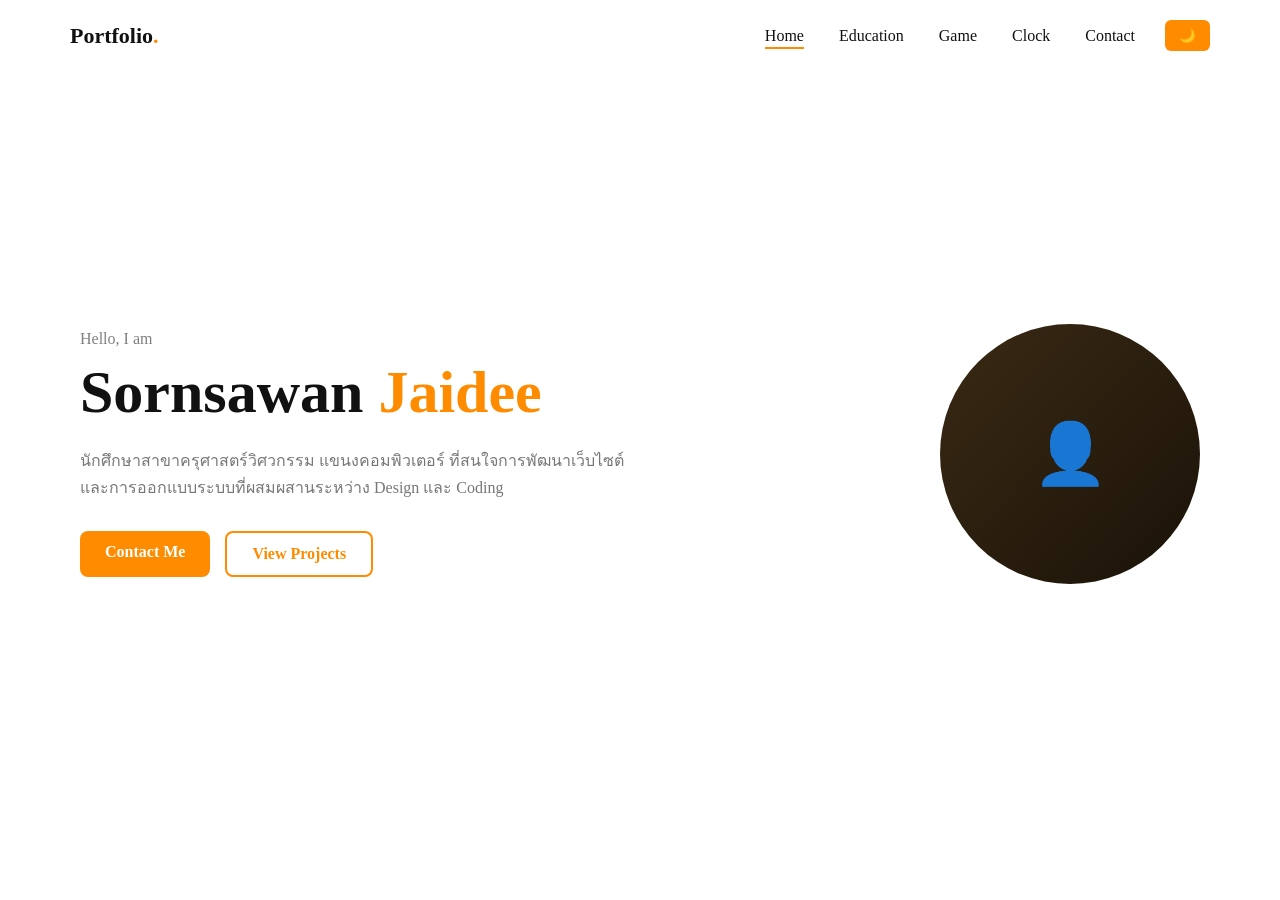
==== index.html @ cbaaf56f "update homepage design and add dark mode feature" ====
<!DOCTYPE html>
<html lang="th">

<head>
<meta charset="UTF-8">
<meta name="viewport" content="width=device-width, initial-scale=1.0">

<title>Sornsawan Portfolio</title>

<link rel="stylesheet" href="css/style.css">

</head>


<body>

<header class="navbar">

<div class="logo">
Portfolio<span>.</span>
</div>

<nav>

<ul class="nav-links">
<li><a href="index.html" class="active">Home</a></li>
<li><a href="education.html">Education</a></li>
<li><a href="game.html">Game</a></li>
<li><a href="clock.html">Clock</a></li>
<li><a href="contact.html">Contact</a></li>
</ul>

<button id="themeToggle">🌙</button>

</nav>

</header>



<section class="hero">

<div class="hero-left">

<p class="intro">Hello, I am</p>

<h1>
Sornsawan <span>Jaidee</span>
</h1>

<p class="description">
นักศึกษาสาขาครุศาสตร์วิศวกรรม แขนงคอมพิวเตอร์ ที่สนใจการพัฒนาเว็บไซต์
และการออกแบบระบบที่ผสมผสานระหว่าง Design และ Coding
</p>

<div class="buttons">
<a href="contact.html" class="btn primary">Contact Me</a>
<a href="game.html" class="btn secondary">View Projects</a>
</div>

</div>


<div class="hero-right">

<div class="profile-circle">
👤
</div>

</div>

</section>



<script src="js/theme.js"></script>

</body>

</html>
---- css/style.css ----
/* ======================
   COLOR VARIABLES
====================== */

:root{

--bg:#ffffff;
--text:#111;
--nav:#ffffff;
--accent:#ff8c00;
--card:#f5f5f5;

}

/* DARK MODE */

body.dark{

--bg:#0d0d0d;
--text:#ffffff;
--nav:#111;
--accent:#ff9d00;
--card:#1e1e1e;

}



/* ======================
   GLOBAL
====================== */

*{
margin:0;
padding:0;
box-sizing:border-box;
}

body{

font-family:Segoe UI;
background:var(--bg);
color:var(--text);

}



/* ======================
   NAVBAR
====================== */

.navbar{

display:flex;
justify-content:space-between;
align-items:center;

padding:20px 70px;

background:var(--nav);

position:sticky;
top:0;

z-index:1000;

}



.logo{

font-size:22px;
font-weight:bold;

}

.logo span{

color:var(--accent);

}



nav{

display:flex;
align-items:center;
gap:30px;

}



.nav-links{

display:flex;
list-style:none;
gap:35px;

}



nav a{

text-decoration:none;
color:var(--text);
font-weight:500;

position:relative;

padding-bottom:5px;

}



/* underline animation */

nav a::after{

content:"";

position:absolute;

left:0;
bottom:0;

width:0%;
height:2px;

background:var(--accent);

transition:.3s;

}



nav a:hover::after{

width:100%;

}



nav a.active::after{

width:100%;

}



/* ======================
   DARK MODE BUTTON
====================== */

#themeToggle{

border:none;
background:var(--accent);

color:white;

padding:8px 14px;

border-radius:6px;

cursor:pointer;

}



/* ======================
   HERO
====================== */

.hero{

display:flex;

justify-content:space-between;
align-items:center;

padding:100px 80px;

min-height:85vh;

}



/* LEFT SIDE */

.hero-left{

max-width:550px;

}



.intro{

color:gray;
margin-bottom:10px;

}



.hero-left h1{

font-size:60px;
margin-bottom:20px;

}



.hero-left span{

color:var(--accent);

}



.description{

line-height:1.7;
margin-bottom:30px;

color:#777;

}



/* BUTTONS */

.buttons{

display:flex;
gap:15px;

}



.btn{

padding:12px 25px;

border-radius:8px;

text-decoration:none;

font-weight:600;

}



.primary{

background:var(--accent);

color:white;

}



.secondary{

border:2px solid var(--accent);

color:var(--accent);

}



/* ======================
   PROFILE
====================== */

.hero-right{

display:flex;
align-items:center;
justify-content:center;

}



.profile-circle{

width:260px;
height:260px;

border-radius:50%;

background:linear-gradient(135deg,#3a2a14,#1a1208);

display:flex;

align-items:center;
justify-content:center;

font-size:60px;

color:#ccc;

}



/* ======================
   MOBILE
====================== */

@media (max-width:900px){

.hero{

flex-direction:column;
text-align:center;
gap:50px;

}

.hero-left h1{

font-size:40px;

}

.navbar{

padding:20px;

}

}
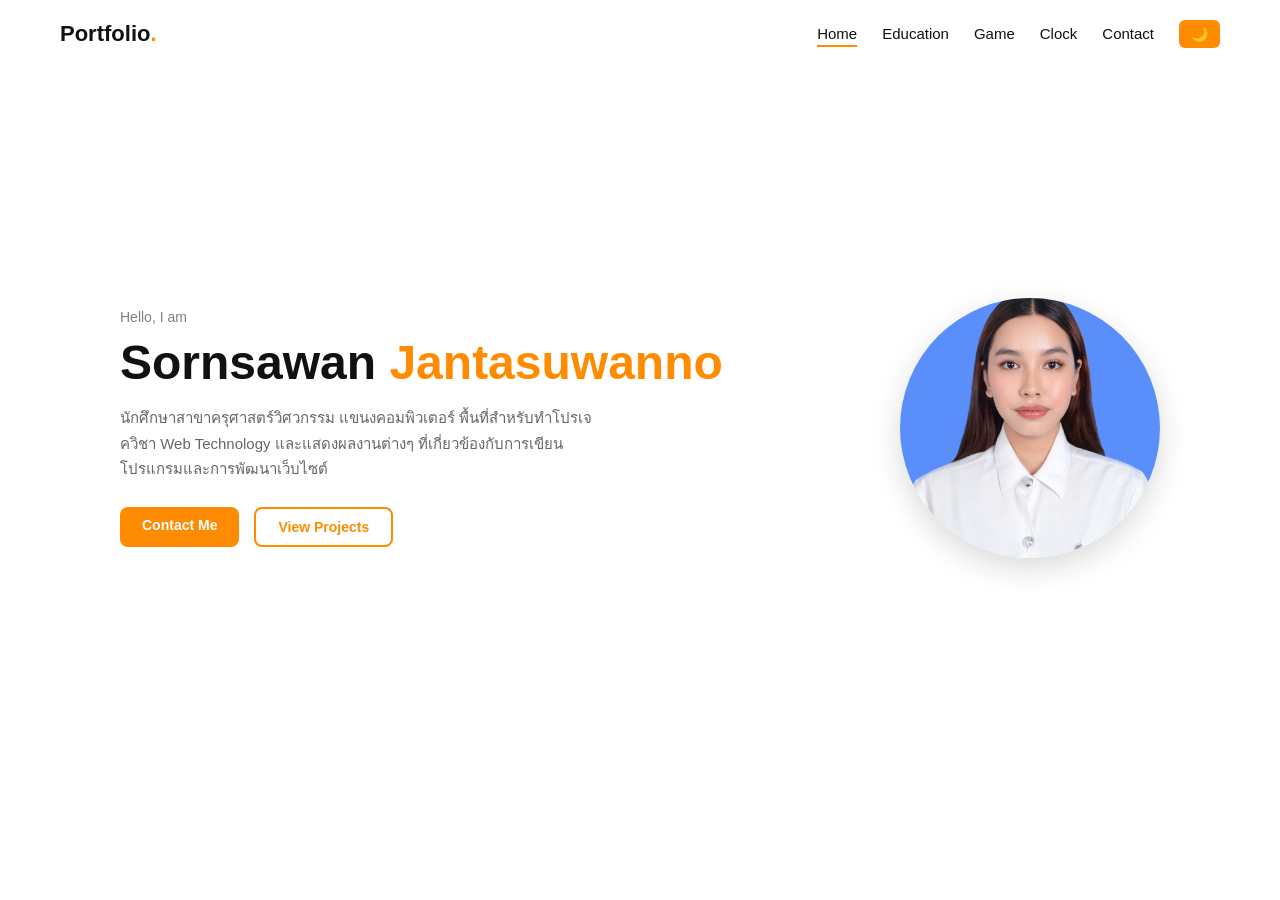
==== commit d57b9041: "update_game" ====
--- a/index.html
+++ b/index.html
@@ -45,12 +45,12 @@
 <p class="intro">Hello, I am</p>
 
 <h1>
-Sornsawan <span>Jaidee</span>
+Sornsawan <span>Jantasuwanno</span>
 </h1>
 
 <p class="description">
-นักศึกษาสาขาครุศาสตร์วิศวกรรม แขนงคอมพิวเตอร์ ที่สนใจการพัฒนาเว็บไซต์
-และการออกแบบระบบที่ผสมผสานระหว่าง Design และ Coding
+นักศึกษาสาขาครุศาสตร์วิศวกรรม แขนงคอมพิวเตอร์ พื้นที่สำหรับทำโปรเจควิชา Web Technology และแสดงผลงานต่างๆ 
+ที่เกี่ยวข้องกับการเขียนโปรแกรมและการพัฒนาเว็บไซต์
 </p>
 
 <div class="buttons">
@@ -64,7 +64,7 @@
 <div class="hero-right">
 
 <div class="profile-circle">
-👤
+<img src="image/profile.jpg" alt="profile">
 </div>
 
 </div>
@@ -73,7 +73,7 @@
 
 
 
-<script src="js/theme.js"></script>
+<script src="javascript/theme.js"></script>
 
 </body>
 
--- a/css/style.css
+++ b/css/style.css
@@ -3,28 +3,22 @@
 ====================== */
 
 :root{
-
 --bg:#ffffff;
 --text:#111;
 --nav:#ffffff;
 --accent:#ff8c00;
 --card:#f5f5f5;
-
 }
 
 /* DARK MODE */
 
 body.dark{
-
 --bg:#0d0d0d;
 --text:#ffffff;
 --nav:#111;
 --accent:#ff9d00;
 --card:#1e1e1e;
-
-}
-
-
+}
 
 /* ======================
    GLOBAL
@@ -37,317 +31,264 @@
 }
 
 body{
-
-font-family:Segoe UI;
+font-family:Segoe UI, sans-serif;
 background:var(--bg);
 color:var(--text);
-
-}
-
-
+}
 
 /* ======================
    NAVBAR
 ====================== */
 
 .navbar{
-
 display:flex;
 justify-content:space-between;
 align-items:center;
-
-padding:20px 70px;
-
+padding:20px 60px;
 background:var(--nav);
-
 position:sticky;
 top:0;
-
 z-index:1000;
-
-}
-
-
+}
 
 .logo{
-
 font-size:22px;
 font-weight:bold;
-
 }
 
 .logo span{
-
 color:var(--accent);
-
-}
-
-
+}
 
 nav{
-
-display:flex;
-align-items:center;
-gap:30px;
-
-}
-
-
+display:flex;
+align-items:center;
+gap:25px;
+}
 
 .nav-links{
-
 display:flex;
 list-style:none;
-gap:35px;
-
-}
-
-
+gap:25px;
+}
 
 nav a{
-
 text-decoration:none;
 color:var(--text);
 font-weight:500;
-
 position:relative;
-
 padding-bottom:5px;
-
-}
-
-
+font-size:15px;
+}
 
 /* underline animation */
 
 nav a::after{
-
 content:"";
-
 position:absolute;
-
 left:0;
 bottom:0;
-
 width:0%;
 height:2px;
-
 background:var(--accent);
-
 transition:.3s;
-
-}
-
-
+}
 
 nav a:hover::after{
-
-width:100%;
-
-}
-
-
+width:100%;
+}
 
 nav a.active::after{
-
-width:100%;
-
-}
-
-
+width:100%;
+}
 
 /* ======================
    DARK MODE BUTTON
 ====================== */
 
 #themeToggle{
-
 border:none;
 background:var(--accent);
-
 color:white;
-
-padding:8px 14px;
-
+padding:6px 12px;
 border-radius:6px;
-
 cursor:pointer;
-
-}
-
-
+font-size:14px;
+}
 
 /* ======================
    HERO
 ====================== */
 
 .hero{
-
-display:flex;
-
+display:flex;
 justify-content:space-between;
 align-items:center;
-
-padding:100px 80px;
-
-min-height:85vh;
-
-}
-
-
-
-/* LEFT SIDE */
-
-.hero-left{
-
-max-width:550px;
-
-}
-
-
+padding:80px 120px;
+min-height:80vh;
+gap:60px;
+}
+/* LEFT */
+
+.hero-right{
+display:flex;
+align-items:center;
+justify-content:center;
+}
 
 .intro{
-
 color:gray;
 margin-bottom:10px;
-
-}
-
-
+font-size:14px;
+}
 
 .hero-left h1{
-
-font-size:60px;
-margin-bottom:20px;
-
-}
-
-
+font-size:48px;
+margin-bottom:15px;
+}
 
 .hero-left span{
-
 color:var(--accent);
-
-}
-
-
+}
 
 .description{
-
 line-height:1.7;
-margin-bottom:30px;
-
-color:#777;
-
-}
-
-
+margin-bottom:25px;
+color:#666;
+font-size:15px;
+max-width:480px;
+}
 
 /* BUTTONS */
 
 .buttons{
-
 display:flex;
 gap:15px;
-
-}
-
-
+}
 
 .btn{
-
-padding:12px 25px;
-
+padding:10px 22px;
 border-radius:8px;
-
 text-decoration:none;
-
 font-weight:600;
-
-}
-
-
+font-size:14px;
+}
 
 .primary{
-
 background:var(--accent);
-
 color:white;
-
-}
-
-
+}
 
 .secondary{
-
 border:2px solid var(--accent);
-
 color:var(--accent);
-
-}
-
-
+}
 
 /* ======================
    PROFILE
 ====================== */
 
 .hero-right{
-
-display:flex;
-align-items:center;
-justify-content:center;
-
-}
-
-
+display:flex;
+align-items:center;
+justify-content:center;
+}
 
 .profile-circle{
-
 width:260px;
 height:260px;
-
 border-radius:50%;
-
-background:linear-gradient(135deg,#3a2a14,#1a1208);
-
-display:flex;
-
-align-items:center;
-justify-content:center;
-
-font-size:60px;
-
-color:#ccc;
-
-}
-
-
-
-/* ======================
-   MOBILE
+overflow:hidden;
+box-shadow:0 10px 30px rgba(0,0,0,0.15);
+}
+
+.profile-circle img{
+width:100%;
+height:100%;
+object-fit:cover;
+}
+
+/* ======================
+   TABLET
 ====================== */
 
 @media (max-width:900px){
 
+.navbar{
+padding:20px 30px;
+}
+
 .hero{
-
 flex-direction:column;
 text-align:center;
-gap:50px;
-
+padding:70px 30px;
 }
 
 .hero-left h1{
-
-font-size:40px;
-
-}
+font-size:38px;
+}
+
+.profile-circle{
+width:220px;
+height:220px;
+}
+
+.buttons{
+justify-content:center;
+}
+
+}
+
+/* ======================
+   MOBILE
+====================== */
+
+@media (max-width:600px){
 
 .navbar{
-
-padding:20px;
-
+flex-direction:column;
+gap:12px;
+padding:15px;
+}
+
+nav{
+flex-wrap:wrap;
+justify-content:center;
+gap:15px;
+}
+
+.nav-links{
+gap:15px;
+flex-wrap:wrap;
+justify-content:center;
+}
+
+.hero{
+padding:40px 20px;
+gap:30px;
+}
+
+.hero-left h1{
+font-size:30px;
+}
+
+.description{
+font-size:14px;
+}
+
+.buttons{
+flex-direction:column;
+gap:10px;
+}
+
+.btn{
+width:100%;
+text-align:center;
+}
+
+.profile-circle{
+width:180px;
+height:180px;
 }
 
 }
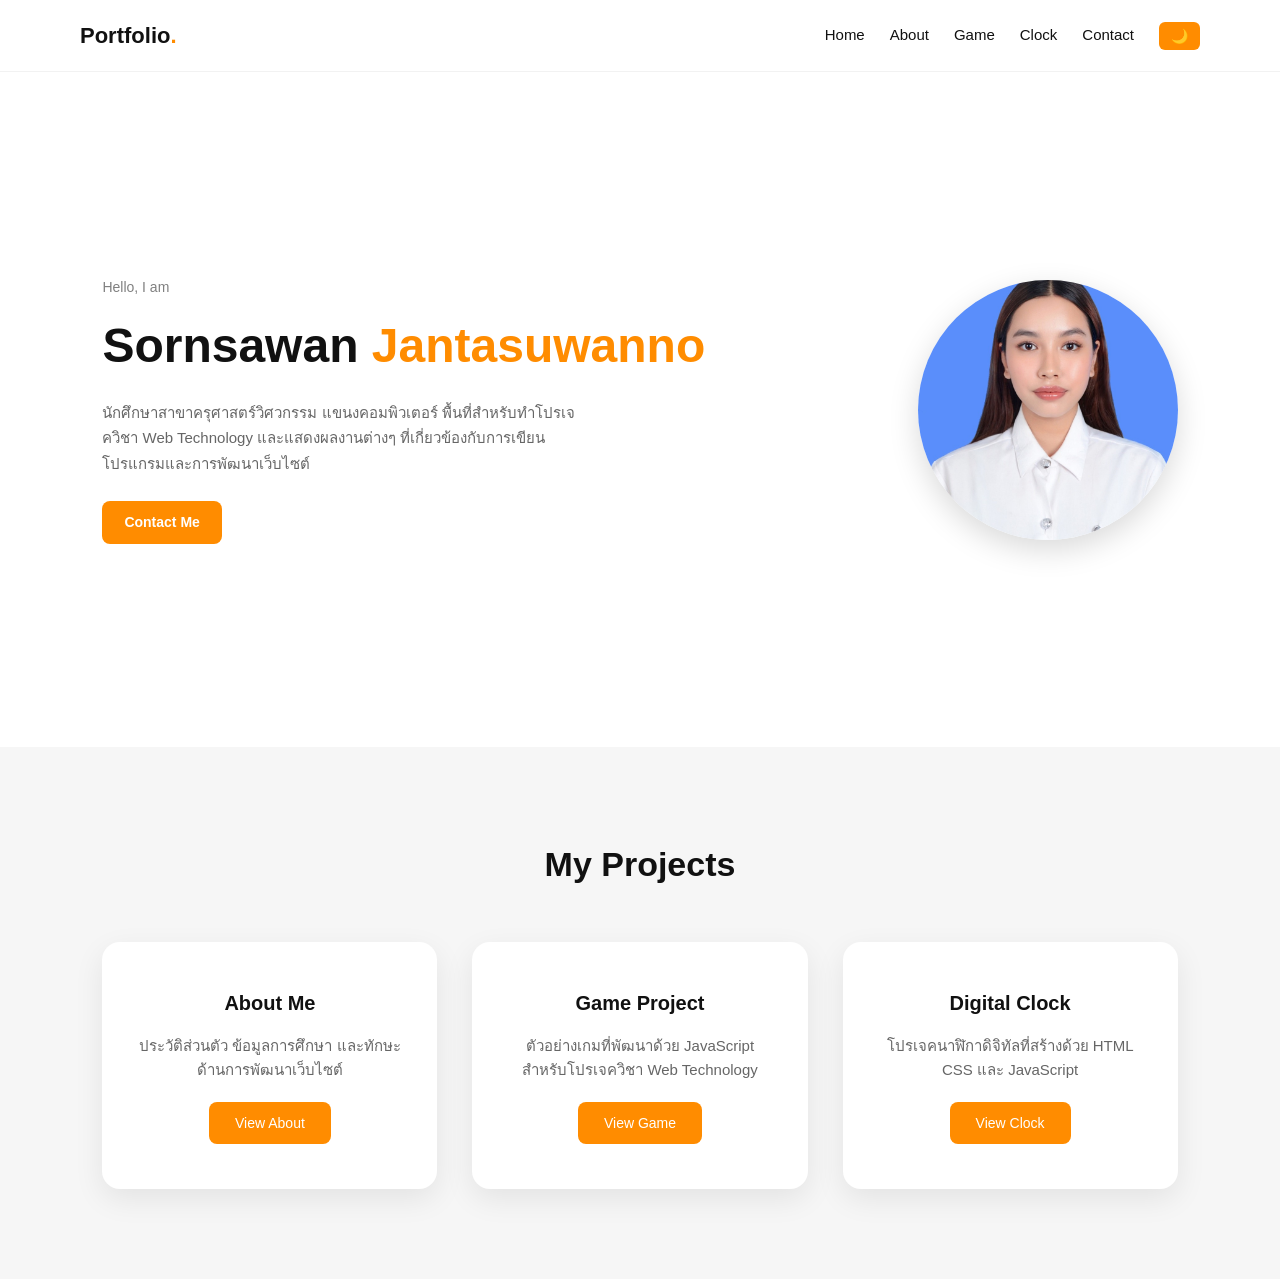
==== commit 27ae17bf: "update" ====
--- a/index.html
+++ b/index.html
@@ -11,7 +11,6 @@
 
 </head>
 
-
 <body>
 
 <header class="navbar">
@@ -23,21 +22,25 @@
 <nav>
 
 <ul class="nav-links">
-<li><a href="index.html" class="active">Home</a></li>
-<li><a href="education.html">Education</a></li>
+
+<li><a href="index.html">Home</a></li>
+<li><a href="about.html">About</a></li>
 <li><a href="game.html">Game</a></li>
 <li><a href="clock.html">Clock</a></li>
 <li><a href="contact.html">Contact</a></li>
+
+<li>
+<button id="themeToggle">🌙</button>
+</li>
+
 </ul>
-
-<button id="themeToggle">🌙</button>
 
 </nav>
 
 </header>
 
 
-
+<!-- HERO -->
 <section class="hero">
 
 <div class="hero-left">
@@ -55,7 +58,6 @@
 
 <div class="buttons">
 <a href="contact.html" class="btn primary">Contact Me</a>
-<a href="game.html" class="btn secondary">View Projects</a>
 </div>
 
 </div>
@@ -72,6 +74,64 @@
 </section>
 
 
+<!-- MENU SECTION -->
+<section class="menu-section">
+
+<h2>My Projects</h2>
+
+<div class="menu-container">
+
+<!-- ABOUT -->
+<div class="menu-card">
+
+<h3>About Me</h3>
+
+<p>
+ประวัติส่วนตัว ข้อมูลการศึกษา และทักษะด้านการพัฒนาเว็บไซต์
+</p>
+
+<a href="about.html" class="menu-btn">
+View About
+</a>
+
+</div>
+
+
+<!-- GAME -->
+<div class="menu-card">
+
+<h3>Game Project</h3>
+
+<p>
+ตัวอย่างเกมที่พัฒนาด้วย JavaScript สำหรับโปรเจควิชา Web Technology
+</p>
+
+<a href="game.html" class="menu-btn">
+View Game
+</a>
+
+</div>
+
+
+<!-- CLOCK -->
+<div class="menu-card">
+
+<h3>Digital Clock</h3>
+
+<p>
+โปรเจคนาฬิกาดิจิทัลที่สร้างด้วย HTML CSS และ JavaScript
+</p>
+
+<a href="clock.html" class="menu-btn">
+View Clock
+</a>
+
+</div>
+
+</div>
+
+</section>
+
 
 <script src="javascript/theme.js"></script>
 
--- a/css/style.css
+++ b/css/style.css
@@ -7,10 +7,10 @@
 --text:#111;
 --nav:#ffffff;
 --accent:#ff8c00;
---card:#f5f5f5;
-}
-
-/* DARK MODE */
+--card:#ffffff;
+--section:#f6f6f6;
+--shadow:0 10px 30px rgba(0,0,0,0.08);
+}
 
 body.dark{
 --bg:#0d0d0d;
@@ -18,6 +18,8 @@
 --nav:#111;
 --accent:#ff9d00;
 --card:#1e1e1e;
+--section:#151515;
+--shadow:0 10px 30px rgba(0,0,0,0.4);
 }
 
 /* ======================
@@ -34,6 +36,8 @@
 font-family:Segoe UI, sans-serif;
 background:var(--bg);
 color:var(--text);
+line-height:1.6;
+transition:.3s;
 }
 
 /* ======================
@@ -44,11 +48,12 @@
 display:flex;
 justify-content:space-between;
 align-items:center;
-padding:20px 60px;
+padding:18px 80px;
 background:var(--nav);
 position:sticky;
 top:0;
 z-index:1000;
+border-bottom:1px solid rgba(0,0,0,0.05);
 }
 
 .logo{
@@ -124,17 +129,12 @@
 display:flex;
 justify-content:space-between;
 align-items:center;
-padding:80px 120px;
-min-height:80vh;
+padding:70px 8%;
+min-height:75vh;
 gap:60px;
 }
+
 /* LEFT */
-
-.hero-right{
-display:flex;
-align-items:center;
-justify-content:center;
-}
 
 .intro{
 color:gray;
@@ -159,6 +159,10 @@
 max-width:480px;
 }
 
+body.dark .description{
+color:#bbb;
+}
+
 /* BUTTONS */
 
 .buttons{
@@ -172,11 +176,17 @@
 text-decoration:none;
 font-weight:600;
 font-size:14px;
+transition:0.3s;
 }
 
 .primary{
 background:var(--accent);
 color:white;
+}
+
+.primary:hover{
+transform:translateY(-3px);
+box-shadow:0 8px 18px rgba(0,0,0,0.2);
 }
 
 .secondary{
@@ -209,19 +219,116 @@
 }
 
 /* ======================
+   PORTFOLIO SECTION
+====================== */
+
+.menu-section{
+padding:90px 8%;
+text-align:center;
+background:var(--section);
+}
+
+.menu-section h2{
+margin-bottom:50px;
+font-size:34px;
+}
+
+/* GRID */
+
+.menu-container{
+display:grid;
+grid-template-columns:repeat(3,1fr);
+gap:35px;
+max-width:1100px;
+margin:auto;
+}
+
+/* CARD */
+
+.menu-card{
+background:var(--card);
+padding:45px 35px;
+border-radius:18px;
+box-shadow:var(--shadow);
+transition:0.35s;
+}
+
+/* hover */
+
+.menu-card:hover{
+transform:translateY(-10px);
+box-shadow:0 20px 45px rgba(0,0,0,0.18);
+}
+
+.menu-card h3{
+margin-bottom:15px;
+font-size:20px;
+}
+
+.menu-card p{
+color:#666;
+font-size:15px;
+line-height:1.6;
+}
+
+body.dark .menu-card p{
+color:#aaa;
+}
+
+/* BUTTON */
+
+.menu-btn{
+display:inline-block;
+margin-top:20px;
+padding:10px 26px;
+background:var(--accent);
+color:white;
+text-decoration:none;
+border-radius:8px;
+font-size:14px;
+transition:0.3s;
+}
+
+.menu-btn:hover{
+background:#ffa033;
+transform:scale(1.05);
+}
+
+/* ======================
+   GAME BACKGROUND
+====================== */
+
+.game-bg{
+min-height:100vh;
+
+background:linear-gradient(120deg,#4facfe,#00f2fe,#ff9966,#ff5e62);
+background-size:300% 300%;
+
+animation:sunsetMove 15s ease infinite;
+}
+
+@keyframes sunsetMove{
+
+0%{background-position:0% 50%;}
+50%{background-position:100% 50%;}
+100%{background-position:0% 50%;}
+
+}
+
+/* ======================
    TABLET
 ====================== */
 
 @media (max-width:900px){
 
 .navbar{
-padding:20px 30px;
+padding:18px 40px;
 }
 
 .hero{
 flex-direction:column;
 text-align:center;
-padding:70px 30px;
+padding:60px 30px;
 }
 
 .hero-left h1{
@@ -235,6 +342,10 @@
 
 .buttons{
 justify-content:center;
+}
+
+.menu-container{
+grid-template-columns:repeat(2,1fr);
 }
 
 }
@@ -291,4 +402,16 @@
 height:180px;
 }
 
+.menu-container{
+grid-template-columns:1fr;
+}
+
+.menu-card{
+padding:35px 25px;
+}
+
+.menu-section h2{
+font-size:26px;
+}
+
 }
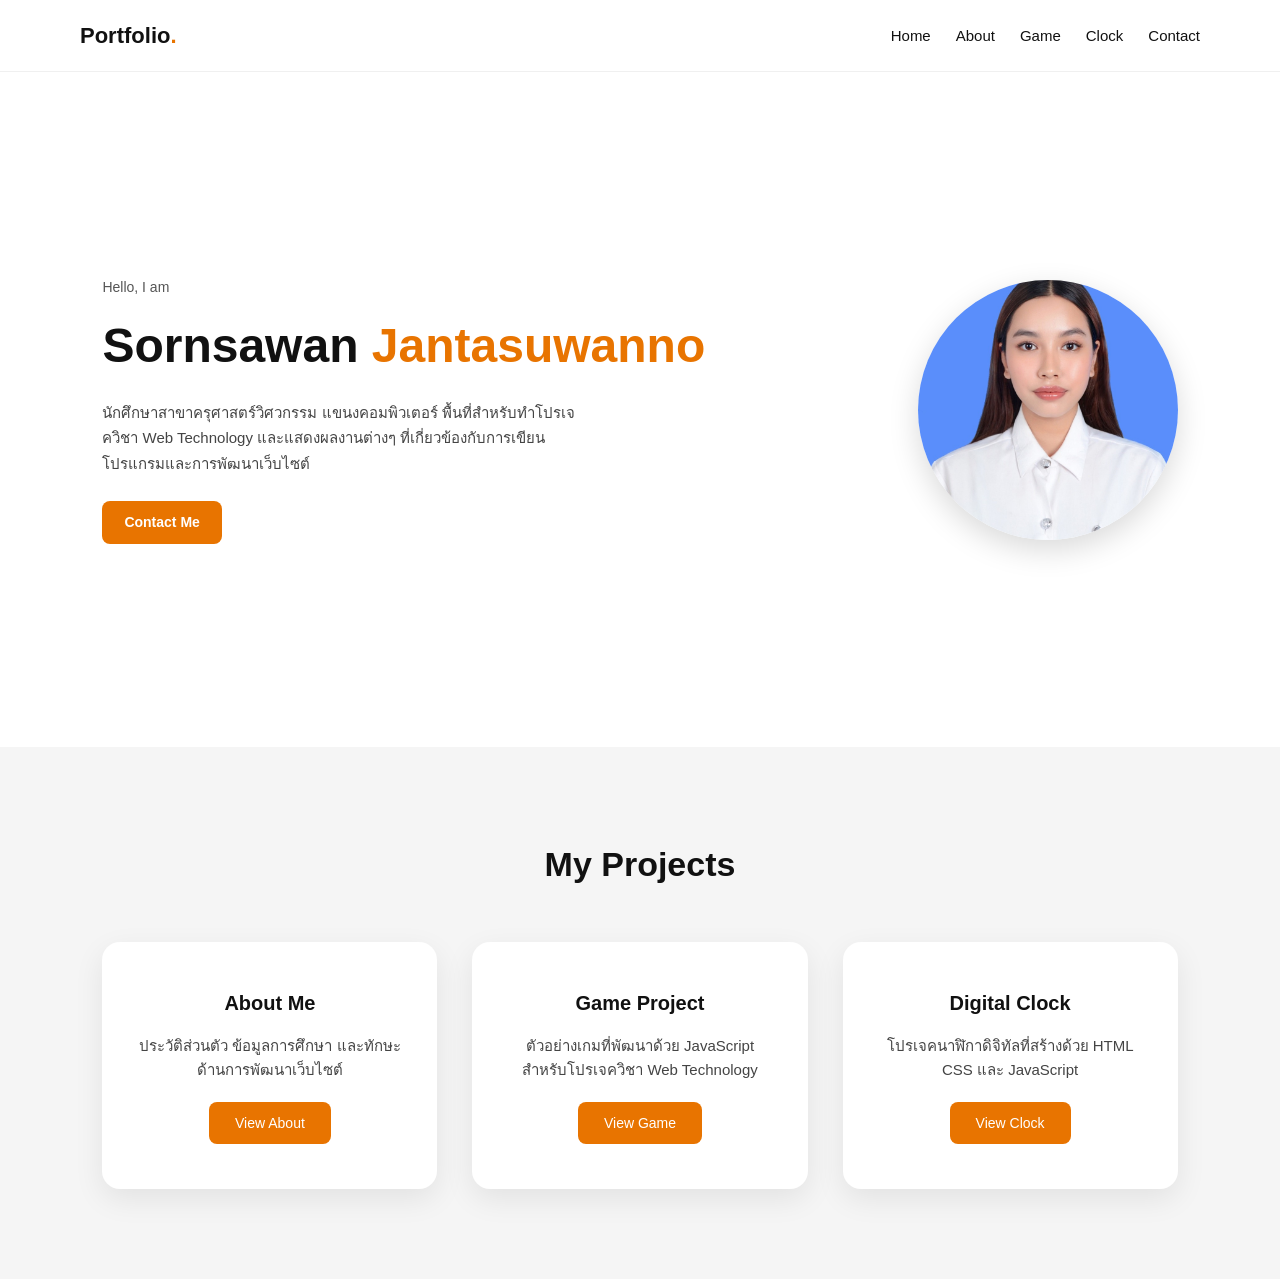
==== commit bf65a07b: "update" ====
--- a/index.html
+++ b/index.html
@@ -28,12 +28,6 @@
 <li><a href="game.html">Game</a></li>
 <li><a href="clock.html">Clock</a></li>
 <li><a href="contact.html">Contact</a></li>
-
-<li>
-<button id="themeToggle">🌙</button>
-</li>
-
-</ul>
 
 </nav>
 
@@ -133,8 +127,6 @@
 </section>
 
 
-<script src="javascript/theme.js"></script>
-
 </body>
 
 </html>
--- a/css/style.css
+++ b/css/style.css
@@ -4,18 +4,18 @@
 
 :root{
 --bg:#ffffff;
---text:#111;
+--text:#111111;
 --nav:#ffffff;
---accent:#ff8c00;
+--accent:#e87400;
 --card:#ffffff;
---section:#f6f6f6;
+--section:#f5f5f5;
 --shadow:0 10px 30px rgba(0,0,0,0.08);
 }
 
 body.dark{
 --bg:#0d0d0d;
 --text:#ffffff;
---nav:#111;
+--nav:#111111;
 --accent:#ff9d00;
 --card:#1e1e1e;
 --section:#151515;
@@ -53,7 +53,7 @@
 position:sticky;
 top:0;
 z-index:1000;
-border-bottom:1px solid rgba(0,0,0,0.05);
+border-bottom:1px solid rgba(0,0,0,0.06);
 }
 
 .logo{
@@ -137,9 +137,10 @@
 /* LEFT */
 
 .intro{
-color:gray;
+color:#555555;
 margin-bottom:10px;
 font-size:14px;
+font-weight:500;
 }
 
 .hero-left h1{
@@ -154,13 +155,13 @@
 .description{
 line-height:1.7;
 margin-bottom:25px;
-color:#666;
+color:#444444;
 font-size:15px;
 max-width:480px;
 }
 
 body.dark .description{
-color:#bbb;
+color:#cfcfcf;
 }
 
 /* BUTTONS */
@@ -181,7 +182,7 @@
 
 .primary{
 background:var(--accent);
-color:white;
+color:#ffffff;
 }
 
 .primary:hover{
@@ -266,13 +267,13 @@
 }
 
 .menu-card p{
-color:#666;
+color:#444444;
 font-size:15px;
 line-height:1.6;
 }
 
 body.dark .menu-card p{
-color:#aaa;
+color:#cfcfcf;
 }
 
 /* BUTTON */
@@ -290,7 +291,7 @@
 }
 
 .menu-btn:hover{
-background:#ffa033;
+background:#c95f00;
 transform:scale(1.05);
 }
 
@@ -414,4 +415,4 @@
 font-size:26px;
 }
 
-}+}
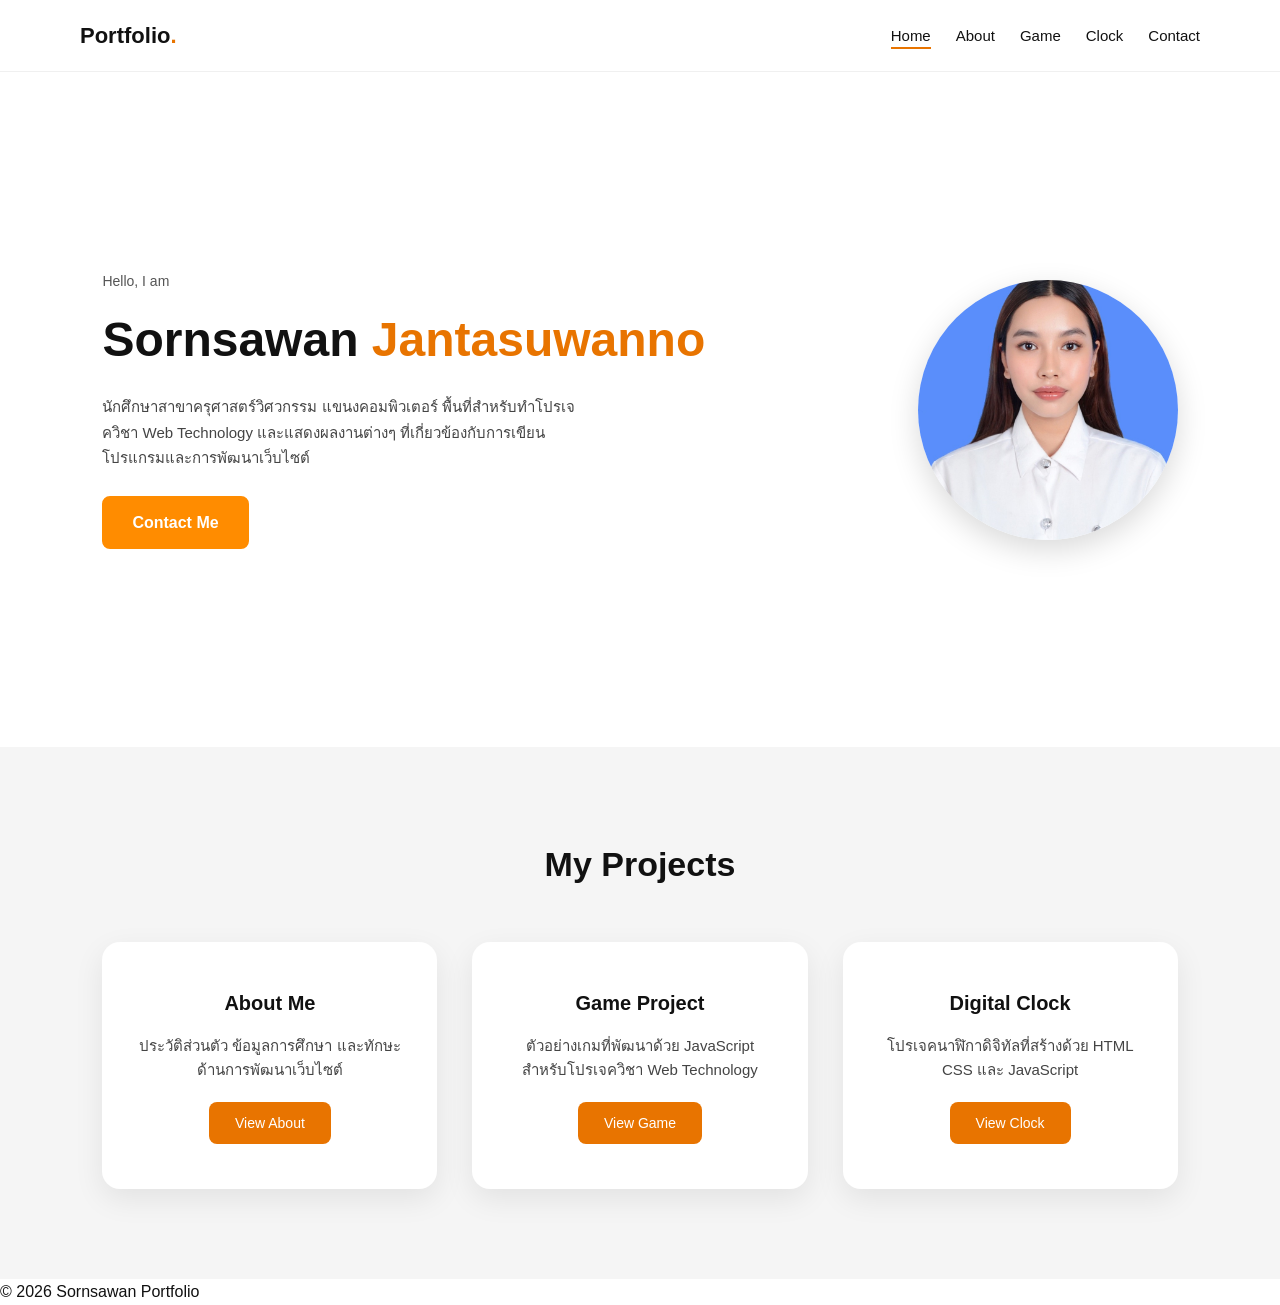
==== commit 2436ab56: "update" ====
--- a/index.html
+++ b/index.html
@@ -2,16 +2,24 @@
 <html lang="th">
 
 <head>
+
 <meta charset="UTF-8">
+
 <meta name="viewport" content="width=device-width, initial-scale=1.0">
 
+<meta name="description"
+content="Portfolio website of Sornsawan Jantasuwanno. Web development projects including JavaScript game, digital clock and personal profile.">
+
 <title>Sornsawan Portfolio</title>
 
 <link rel="stylesheet" href="css/style.css">
 
 </head>
 
+
 <body>
+
+<!-- HEADER -->
 
 <header class="navbar">
 
@@ -19,22 +27,35 @@
 Portfolio<span>.</span>
 </div>
 
-<nav>
+<nav aria-label="Main Navigation">
 
 <ul class="nav-links">
 
-<li><a href="index.html">Home</a></li>
+<li><a href="index.html" class="active">Home</a></li>
+
 <li><a href="about.html">About</a></li>
+
 <li><a href="game.html">Game</a></li>
+
 <li><a href="clock.html">Clock</a></li>
-<li><a href="contact.html">Contact</a></li>
+
+<li><a href="about.html#contact">Contact</a></li>
+
+</ul>
 
 </nav>
 
 </header>
 
 
+
+<!-- MAIN CONTENT -->
+
+<main>
+
+
 <!-- HERO -->
+
 <section class="hero">
 
 <div class="hero-left">
@@ -46,21 +67,39 @@
 </h1>
 
 <p class="description">
-นักศึกษาสาขาครุศาสตร์วิศวกรรม แขนงคอมพิวเตอร์ พื้นที่สำหรับทำโปรเจควิชา Web Technology และแสดงผลงานต่างๆ 
+
+นักศึกษาสาขาครุศาสตร์วิศวกรรม แขนงคอมพิวเตอร์  
+พื้นที่สำหรับทำโปรเจควิชา Web Technology และแสดงผลงานต่างๆ  
 ที่เกี่ยวข้องกับการเขียนโปรแกรมและการพัฒนาเว็บไซต์
+
 </p>
 
 <div class="buttons">
-<a href="contact.html" class="btn primary">Contact Me</a>
-</div>
-
-</div>
+
+<a href="about.html#contact"
+class="btn primary"
+aria-label="Contact Sornsawan">
+
+Contact Me
+
+</a>
+
+</div>
+
+</div>
+
 
 
 <div class="hero-right">
 
 <div class="profile-circle">
-<img src="image/profile.jpg" alt="profile">
+
+<img
+src="image/profile.jpg"
+alt="Profile photo of Sornsawan Jantasuwanno"
+width="300"
+height="300">
+
 </div>
 
 </div>
@@ -68,14 +107,18 @@
 </section>
 
 
-<!-- MENU SECTION -->
+
+<!-- PROJECT SECTION -->
+
 <section class="menu-section">
 
 <h2>My Projects</h2>
 
 <div class="menu-container">
 
+
 <!-- ABOUT -->
+
 <div class="menu-card">
 
 <h3>About Me</h3>
@@ -84,14 +127,20 @@
 ประวัติส่วนตัว ข้อมูลการศึกษา และทักษะด้านการพัฒนาเว็บไซต์
 </p>
 
-<a href="about.html" class="menu-btn">
+<a href="about.html"
+class="menu-btn"
+aria-label="View about page">
+
 View About
-</a>
-
-</div>
+
+</a>
+
+</div>
+
 
 
 <!-- GAME -->
+
 <div class="menu-card">
 
 <h3>Game Project</h3>
@@ -100,14 +149,20 @@
 ตัวอย่างเกมที่พัฒนาด้วย JavaScript สำหรับโปรเจควิชา Web Technology
 </p>
 
-<a href="game.html" class="menu-btn">
+<a href="game.html"
+class="menu-btn"
+aria-label="View game project">
+
 View Game
-</a>
-
-</div>
+
+</a>
+
+</div>
+
 
 
 <!-- CLOCK -->
+
 <div class="menu-card">
 
 <h3>Digital Clock</h3>
@@ -116,17 +171,37 @@
 โปรเจคนาฬิกาดิจิทัลที่สร้างด้วย HTML CSS และ JavaScript
 </p>
 
-<a href="clock.html" class="menu-btn">
+<a href="clock.html"
+class="menu-btn"
+aria-label="View digital clock project">
+
 View Clock
-</a>
-
-</div>
+
+</a>
+
+</div>
+
 
 </div>
 
 </section>
 
 
+</main>
+
+
+
+<!-- FOOTER -->
+
+<footer class="footer">
+
+<p>
+© 2026 Sornsawan Portfolio
+</p>
+
+</footer>
+
+
 </body>
 
 </html>
--- a/css/style.css
+++ b/css/style.css
@@ -172,12 +172,23 @@
 }
 
 .btn{
-padding:10px 22px;
+display:inline-block;
+padding:12px 28px;
+font-size:16px;
+font-weight:600;
 border-radius:8px;
 text-decoration:none;
-font-weight:600;
-font-size:14px;
-transition:0.3s;
+}
+
+.btn.primary{
+background:#ff8c00;
+color:#ffffff;
+border:2px solid #ff8c00;
+}
+
+.btn.primary:hover{
+background:#e67600;
+border-color:#e67600;
 }
 
 .primary{
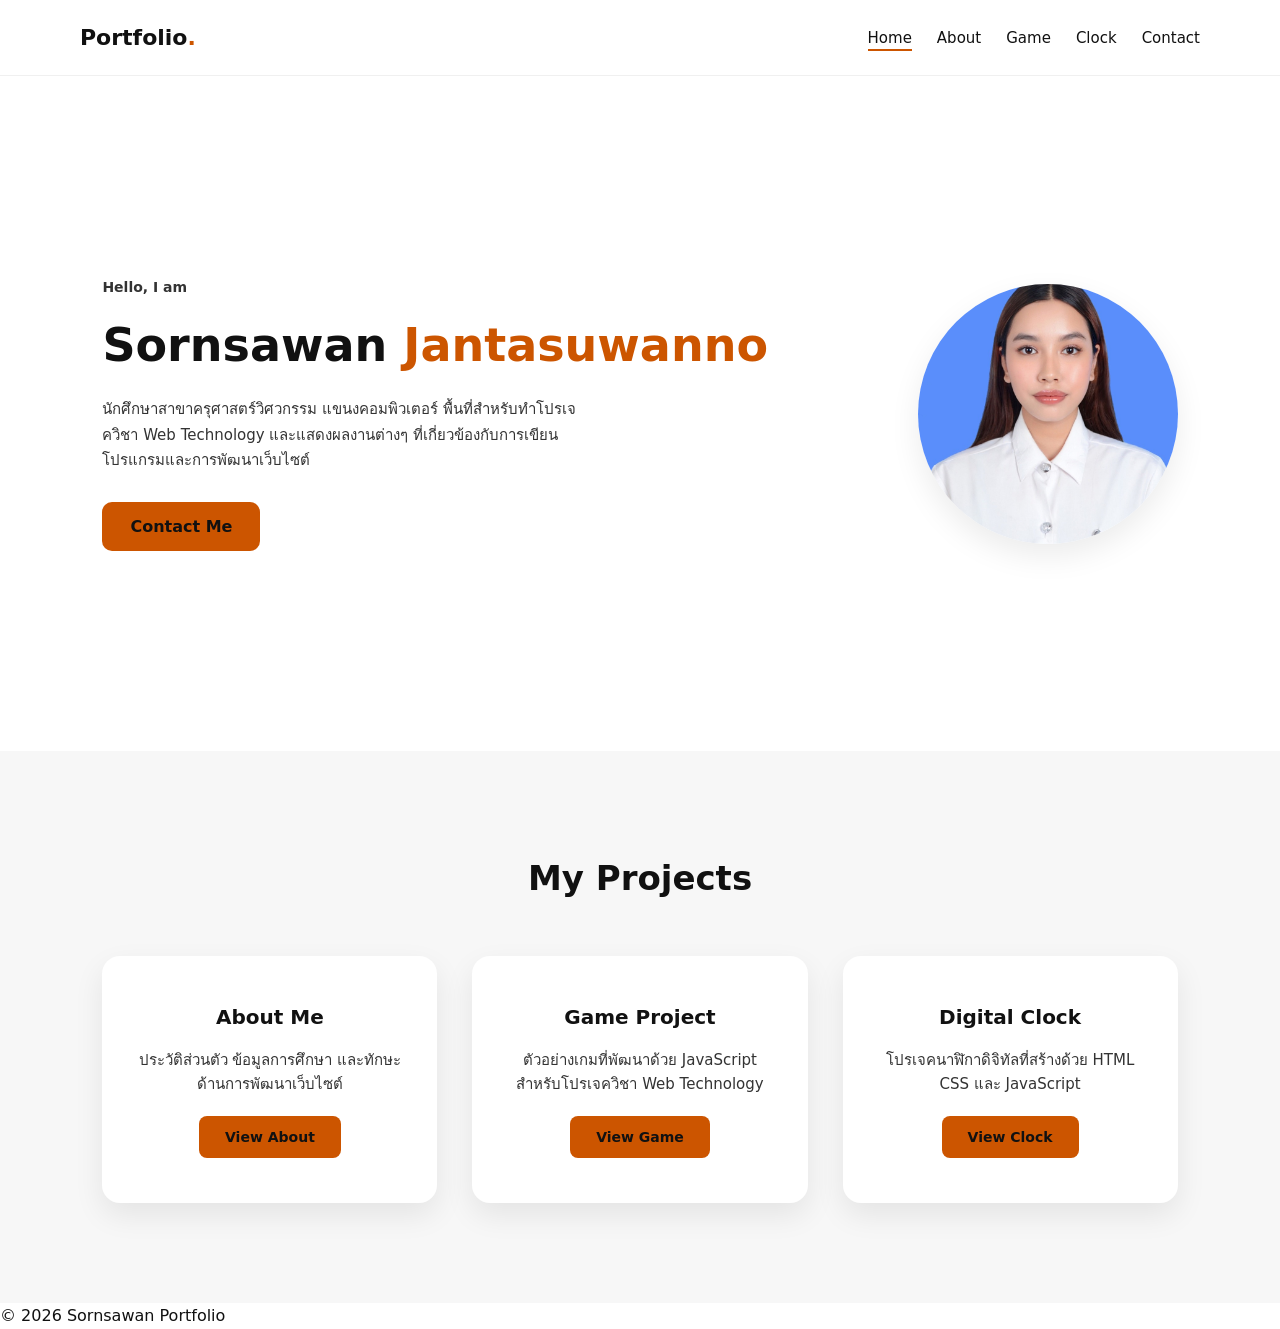
==== commit 15151503: "update" ====
--- a/index.html
+++ b/index.html
@@ -77,11 +77,8 @@
 <div class="buttons">
 
 <a href="about.html#contact"
-class="btn primary"
-aria-label="Contact Sornsawan">
-
-Contact Me
-
+class="btn-primary"
+aria-label="Contact Sornsawan"> Contact Me
 </a>
 
 </div>
--- a/css/style.css
+++ b/css/style.css
@@ -1,25 +1,35 @@
 /* ======================
-   COLOR VARIABLES
+   COLOR SYSTEM
 ====================== */
 
 :root{
 --bg:#ffffff;
 --text:#111111;
+--text-soft:#333333;
 --nav:#ffffff;
---accent:#e87400;
+
+--accent:#cc5500;
+--accent-hover:#a94400;
+
 --card:#ffffff;
---section:#f5f5f5;
---shadow:0 10px 30px rgba(0,0,0,0.08);
+--section:#f7f7f7;
+
+--shadow:0 12px 30px rgba(0,0,0,0.08);
 }
 
 body.dark{
 --bg:#0d0d0d;
 --text:#ffffff;
+--text-soft:#d0d0d0;
 --nav:#111111;
---accent:#ff9d00;
+
+--accent:#ff7a1a;
+--accent-hover:#ff9a3d;
+
 --card:#1e1e1e;
 --section:#151515;
---shadow:0 10px 30px rgba(0,0,0,0.4);
+
+--shadow:0 12px 35px rgba(0,0,0,0.4);
 }
 
 /* ======================
@@ -33,7 +43,7 @@
 }
 
 body{
-font-family:Segoe UI, sans-serif;
+font-family:Segoe UI, system-ui, sans-serif;
 background:var(--bg);
 color:var(--text);
 line-height:1.6;
@@ -48,7 +58,7 @@
 display:flex;
 justify-content:space-between;
 align-items:center;
-padding:18px 80px;
+padding:20px 80px;
 background:var(--nav);
 position:sticky;
 top:0;
@@ -58,7 +68,7 @@
 
 .logo{
 font-size:22px;
-font-weight:bold;
+font-weight:700;
 }
 
 .logo span{
@@ -82,7 +92,7 @@
 color:var(--text);
 font-weight:500;
 position:relative;
-padding-bottom:5px;
+padding-bottom:4px;
 font-size:15px;
 }
 
@@ -114,11 +124,16 @@
 #themeToggle{
 border:none;
 background:var(--accent);
-color:white;
-padding:6px 12px;
-border-radius:6px;
+color:#111;
+padding:7px 14px;
+border-radius:8px;
 cursor:pointer;
 font-size:14px;
+font-weight:600;
+}
+
+#themeToggle:hover{
+background:var(--accent-hover);
 }
 
 /* ======================
@@ -129,22 +144,20 @@
 display:flex;
 justify-content:space-between;
 align-items:center;
-padding:70px 8%;
+padding:80px 8%;
 min-height:75vh;
 gap:60px;
 }
 
-/* LEFT */
-
 .intro{
-color:#555555;
+color:var(--text-soft);
 margin-bottom:10px;
 font-size:14px;
-font-weight:500;
+font-weight:600;
 }
 
 .hero-left h1{
-font-size:48px;
+font-size:46px;
 margin-bottom:15px;
 }
 
@@ -154,56 +167,35 @@
 
 .description{
 line-height:1.7;
-margin-bottom:25px;
-color:#444444;
+margin-bottom:28px;
+color:var(--text-soft);
 font-size:15px;
 max-width:480px;
 }
 
-body.dark .description{
-color:#cfcfcf;
-}
-
-/* BUTTONS */
+/* ======================
+   BUTTONS
+====================== */
 
 .buttons{
 display:flex;
 gap:15px;
 }
 
-.btn{
+.btn-primary{
+background:var(--accent);
+color:#111;
+padding:12px 28px;
+border-radius:10px;
+font-weight:600;
+text-decoration:none;
 display:inline-block;
-padding:12px 28px;
-font-size:16px;
-font-weight:600;
-border-radius:8px;
-text-decoration:none;
-}
-
-.btn.primary{
-background:#ff8c00;
-color:#ffffff;
-border:2px solid #ff8c00;
-}
-
-.btn.primary:hover{
-background:#e67600;
-border-color:#e67600;
-}
-
-.primary{
-background:var(--accent);
-color:#ffffff;
-}
-
-.primary:hover{
-transform:translateY(-3px);
-box-shadow:0 8px 18px rgba(0,0,0,0.2);
-}
-
-.secondary{
-border:2px solid var(--accent);
-color:var(--accent);
+transition:.25s;
+}
+
+.btn-primary:hover{
+background:var(--accent-hover);
+transform:translateY(-2px);
 }
 
 /* ======================
@@ -221,7 +213,7 @@
 height:260px;
 border-radius:50%;
 overflow:hidden;
-box-shadow:0 10px 30px rgba(0,0,0,0.15);
+box-shadow:var(--shadow);
 }
 
 .profile-circle img{
@@ -235,7 +227,7 @@
 ====================== */
 
 .menu-section{
-padding:90px 8%;
+padding:100px 8%;
 text-align:center;
 background:var(--section);
 }
@@ -244,8 +236,6 @@
 margin-bottom:50px;
 font-size:34px;
 }
-
-/* GRID */
 
 .menu-container{
 display:grid;
@@ -265,11 +255,9 @@
 transition:0.35s;
 }
 
-/* hover */
-
 .menu-card:hover{
-transform:translateY(-10px);
-box-shadow:0 20px 45px rgba(0,0,0,0.18);
+transform:translateY(-8px);
+box-shadow:0 25px 50px rgba(0,0,0,0.18);
 }
 
 .menu-card h3{
@@ -278,13 +266,9 @@
 }
 
 .menu-card p{
-color:#444444;
+color:var(--text-soft);
 font-size:15px;
 line-height:1.6;
-}
-
-body.dark .menu-card p{
-color:#cfcfcf;
 }
 
 /* BUTTON */
@@ -294,15 +278,16 @@
 margin-top:20px;
 padding:10px 26px;
 background:var(--accent);
-color:white;
+color:#111;
 text-decoration:none;
 border-radius:8px;
 font-size:14px;
-transition:0.3s;
+font-weight:600;
+transition:.25s;
 }
 
 .menu-btn:hover{
-background:#c95f00;
+background:var(--accent-hover);
 transform:scale(1.05);
 }
 
@@ -312,19 +297,15 @@
 
 .game-bg{
 min-height:100vh;
-
 background:linear-gradient(120deg,#4facfe,#00f2fe,#ff9966,#ff5e62);
 background-size:300% 300%;
-
 animation:sunsetMove 15s ease infinite;
 }
 
 @keyframes sunsetMove{
-
 0%{background-position:0% 50%;}
 50%{background-position:100% 50%;}
 100%{background-position:0% 50%;}
-
 }
 
 /* ======================
@@ -344,7 +325,7 @@
 }
 
 .hero-left h1{
-font-size:38px;
+font-size:36px;
 }
 
 .profile-circle{
@@ -392,7 +373,7 @@
 }
 
 .hero-left h1{
-font-size:30px;
+font-size:28px;
 }
 
 .description{
@@ -404,7 +385,7 @@
 gap:10px;
 }
 
-.btn{
+.btn-primary{
 width:100%;
 text-align:center;
 }
@@ -426,4 +407,4 @@
 font-size:26px;
 }
 
-}
+}
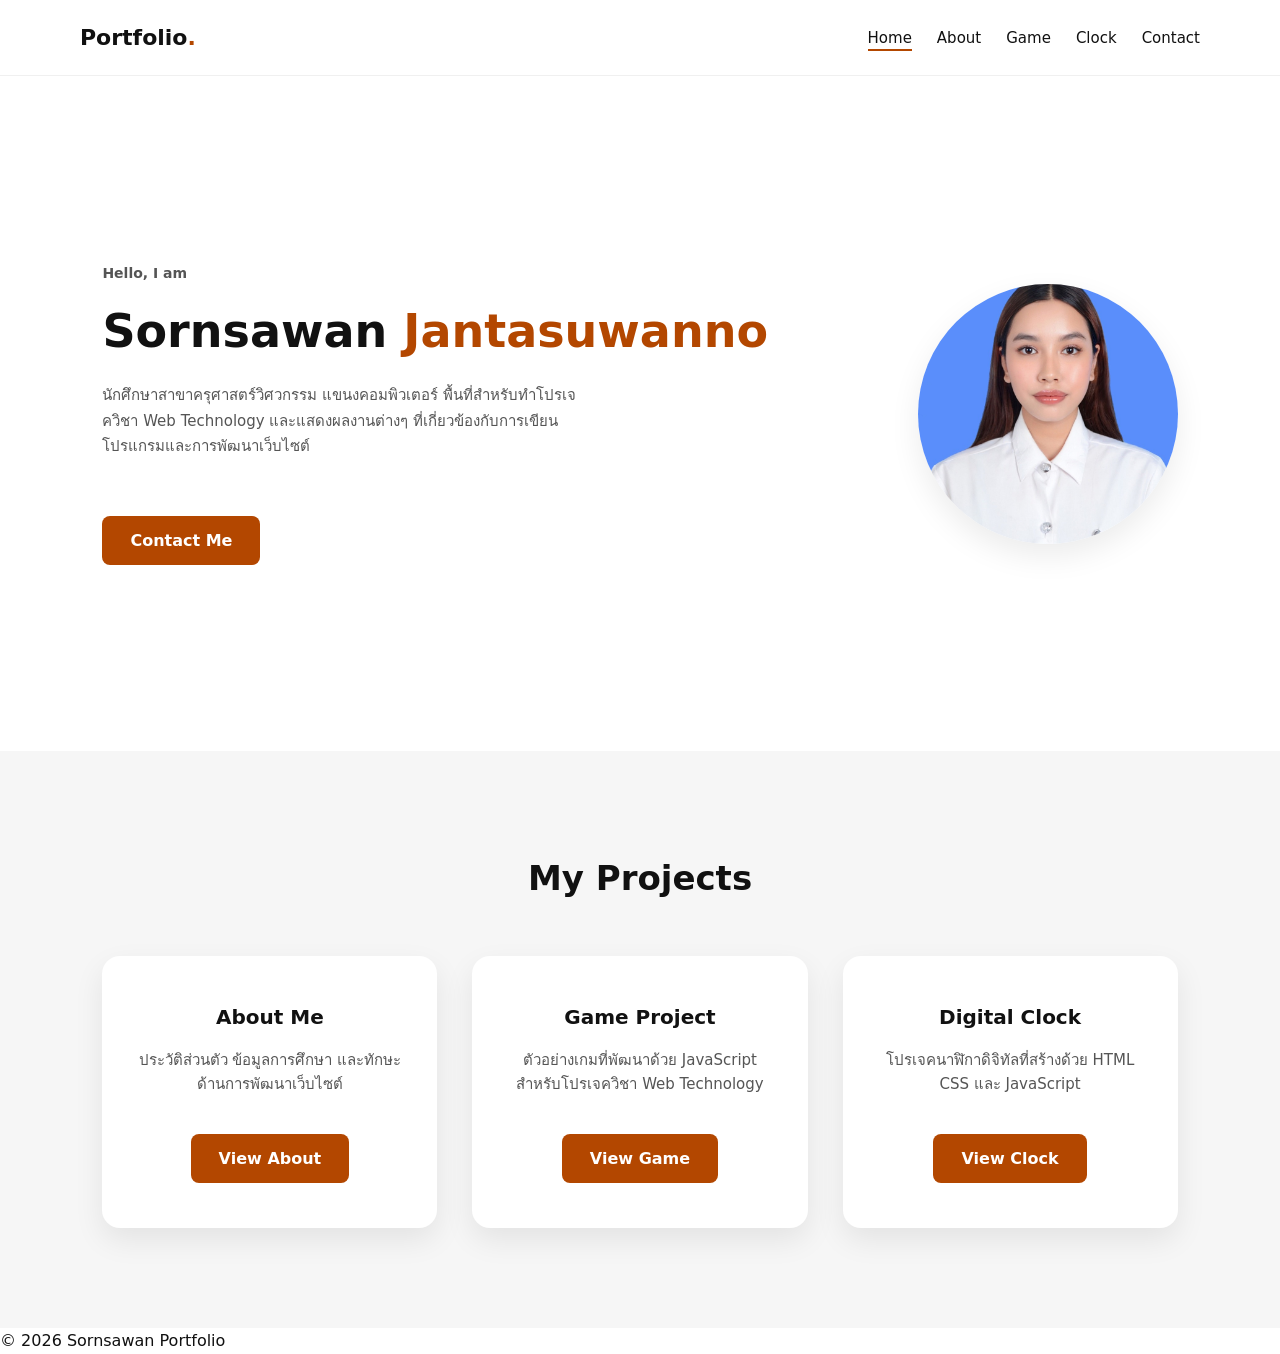
==== commit 15084c2a: "update html all" ====
--- a/index.html
+++ b/index.html
@@ -2,203 +2,83 @@
 <html lang="th">
 
 <head>
-
-<meta charset="UTF-8">
-
-<meta name="viewport" content="width=device-width, initial-scale=1.0">
-
-<meta name="description"
-content="Portfolio website of Sornsawan Jantasuwanno. Web development projects including JavaScript game, digital clock and personal profile.">
-
-<title>Sornsawan Portfolio</title>
-
-<link rel="stylesheet" href="css/style.css">
-
+    <meta charset="UTF-8">
+    <meta name="viewport" content="width=device-width, initial-scale=1.0">
+    <meta name="description" content="Portfolio website of Sornsawan Jantasuwanno. Web development projects including JavaScript game, digital clock and personal profile.">
+    <title>Sornsawan Portfolio</title>
+    <link rel="stylesheet" href="css/style.css">
 </head>
-
 
 <body>
 
-<!-- HEADER -->
+    <header class="navbar">
+        <div class="logo">
+            Portfolio<span>.</span>
+        </div>
+        <nav aria-label="Main Navigation">
+            <ul class="nav-links">
+                <li><a href="index.html" class="active">Home</a></li>
+                <li><a href="about.html">About</a></li>
+                <li><a href="game.html">Game</a></li>
+                <li><a href="clock.html">Clock</a></li>
+                <li><a href="about.html#contact">Contact</a></li>
+            </ul>
+        </nav>
+    </header>
 
-<header class="navbar">
+    <main>
 
-<div class="logo">
-Portfolio<span>.</span>
-</div>
+        <section class="hero">
+            <div class="hero-left">
+                <p class="intro">Hello, I am</p>
+                <h1>Sornsawan <span>Jantasuwanno</span></h1>
+                <p class="description">
+                    นักศึกษาสาขาครุศาสตร์วิศวกรรม แขนงคอมพิวเตอร์ 
+                    พื้นที่สำหรับทำโปรเจควิชา Web Technology และแสดงผลงานต่างๆ 
+                    ที่เกี่ยวข้องกับการเขียนโปรแกรมและการพัฒนาเว็บไซต์
+                </p>
+                <div class="buttons">
+                    <a href="about.html#contact" class="btn-primary" aria-label="Contact Sornsawan"> Contact Me </a>
+                </div>
+            </div>
 
-<nav aria-label="Main Navigation">
+            <div class="hero-right">
+                <div class="profile-circle">
+                    <img src="image/profile.jpg" alt="Profile photo of Sornsawan Jantasuwanno" width="300" height="300">
+                </div>
+            </div>
+        </section>
 
-<ul class="nav-links">
+        <section class="menu-section">
+            <h2>My Projects</h2>
+            <div class="menu-container">
 
-<li><a href="index.html" class="active">Home</a></li>
+                <div class="menu-card">
+                    <h3>About Me</h3>
+                    <p>ประวัติส่วนตัว ข้อมูลการศึกษา และทักษะด้านการพัฒนาเว็บไซต์</p>
+                    <a href="about.html" class="menu-btn" aria-label="View about page">View About</a>
+                </div>
 
-<li><a href="about.html">About</a></li>
+                <div class="menu-card">
+                    <h3>Game Project</h3>
+                    <p>ตัวอย่างเกมที่พัฒนาด้วย JavaScript สำหรับโปรเจควิชา Web Technology</p>
+                    <a href="game.html" class="menu-btn" aria-label="View game project">View Game</a>
+                </div>
 
-<li><a href="game.html">Game</a></li>
+                <div class="menu-card">
+                    <h3>Digital Clock</h3>
+                    <p>โปรเจคนาฬิกาดิจิทัลที่สร้างด้วย HTML CSS และ JavaScript</p>
+                    <a href="clock.html" class="menu-btn" aria-label="View digital clock project">View Clock</a>
+                </div>
 
-<li><a href="clock.html">Clock</a></li>
+            </div>
+        </section>
 
-<li><a href="about.html#contact">Contact</a></li>
+    </main>
 
-</ul>
-
-</nav>
-
-</header>
-
-
-
-<!-- MAIN CONTENT -->
-
-<main>
-
-
-<!-- HERO -->
-
-<section class="hero">
-
-<div class="hero-left">
-
-<p class="intro">Hello, I am</p>
-
-<h1>
-Sornsawan <span>Jantasuwanno</span>
-</h1>
-
-<p class="description">
-
-นักศึกษาสาขาครุศาสตร์วิศวกรรม แขนงคอมพิวเตอร์  
-พื้นที่สำหรับทำโปรเจควิชา Web Technology และแสดงผลงานต่างๆ  
-ที่เกี่ยวข้องกับการเขียนโปรแกรมและการพัฒนาเว็บไซต์
-
-</p>
-
-<div class="buttons">
-
-<a href="about.html#contact"
-class="btn-primary"
-aria-label="Contact Sornsawan"> Contact Me
-</a>
-
-</div>
-
-</div>
-
-
-
-<div class="hero-right">
-
-<div class="profile-circle">
-
-<img
-src="image/profile.jpg"
-alt="Profile photo of Sornsawan Jantasuwanno"
-width="300"
-height="300">
-
-</div>
-
-</div>
-
-</section>
-
-
-
-<!-- PROJECT SECTION -->
-
-<section class="menu-section">
-
-<h2>My Projects</h2>
-
-<div class="menu-container">
-
-
-<!-- ABOUT -->
-
-<div class="menu-card">
-
-<h3>About Me</h3>
-
-<p>
-ประวัติส่วนตัว ข้อมูลการศึกษา และทักษะด้านการพัฒนาเว็บไซต์
-</p>
-
-<a href="about.html"
-class="menu-btn"
-aria-label="View about page">
-
-View About
-
-</a>
-
-</div>
-
-
-
-<!-- GAME -->
-
-<div class="menu-card">
-
-<h3>Game Project</h3>
-
-<p>
-ตัวอย่างเกมที่พัฒนาด้วย JavaScript สำหรับโปรเจควิชา Web Technology
-</p>
-
-<a href="game.html"
-class="menu-btn"
-aria-label="View game project">
-
-View Game
-
-</a>
-
-</div>
-
-
-
-<!-- CLOCK -->
-
-<div class="menu-card">
-
-<h3>Digital Clock</h3>
-
-<p>
-โปรเจคนาฬิกาดิจิทัลที่สร้างด้วย HTML CSS และ JavaScript
-</p>
-
-<a href="clock.html"
-class="menu-btn"
-aria-label="View digital clock project">
-
-View Clock
-
-</a>
-
-</div>
-
-
-</div>
-
-</section>
-
-
-</main>
-
-
-
-<!-- FOOTER -->
-
-<footer class="footer">
-
-<p>
-© 2026 Sornsawan Portfolio
-</p>
-
-</footer>
-
+    <footer class="footer">
+        <p>© 2026 Sornsawan Portfolio</p>
+    </footer>
 
 </body>
-
 </html>
--- a/css/style.css
+++ b/css/style.css
@@ -1,410 +1,330 @@
 /* ======================
-   COLOR SYSTEM
-====================== */
-
+COLOR SYSTEM
+====================== */
 :root{
---bg:#ffffff;
---text:#111111;
---text-soft:#333333;
---nav:#ffffff;
-
---accent:#cc5500;
---accent-hover:#a94400;
-
---card:#ffffff;
---section:#f7f7f7;
-
---shadow:0 12px 30px rgba(0,0,0,0.08);
-}
-
-body.dark{
---bg:#0d0d0d;
---text:#ffffff;
---text-soft:#d0d0d0;
---nav:#111111;
-
---accent:#ff7a1a;
---accent-hover:#ff9a3d;
-
---card:#1e1e1e;
---section:#151515;
-
---shadow:0 12px 35px rgba(0,0,0,0.4);
-}
-
-/* ======================
-   GLOBAL
-====================== */
-
+  --bg:#ffffff;
+  --text:#111111;
+  --text-soft:#555;
+  --nav:#ffffff;
+
+  --accent:#b34700;
+  --accent-hover:#8a3600;
+
+  --card:#ffffff;
+  --section:#f6f6f6;
+
+  --shadow:0 12px 30px rgba(0,0,0,0.08);
+}
+
+/* ======================
+RESET
+====================== */
 *{
-margin:0;
-padding:0;
-box-sizing:border-box;
+  margin:0;
+  padding:0;
+  box-sizing:border-box;
 }
 
 body{
-font-family:Segoe UI, system-ui, sans-serif;
-background:var(--bg);
-color:var(--text);
-line-height:1.6;
-transition:.3s;
-}
-
-/* ======================
-   NAVBAR
-====================== */
-
+  font-family:Segoe UI, system-ui, sans-serif;
+  background:var(--bg);
+  color:var(--text);
+  line-height:1.6;
+}
+
+/* ======================
+NAVBAR
+====================== */
 .navbar{
-display:flex;
-justify-content:space-between;
-align-items:center;
-padding:20px 80px;
-background:var(--nav);
-position:sticky;
-top:0;
-z-index:1000;
-border-bottom:1px solid rgba(0,0,0,0.06);
+  display:flex;
+  justify-content:space-between;
+  align-items:center;
+  padding:20px 80px;
+  background:var(--nav);
+  position:sticky;
+  top:0;
+  z-index:1000;
+  border-bottom:1px solid rgba(0,0,0,0.06);
 }
 
 .logo{
-font-size:22px;
-font-weight:700;
+  font-size:22px;
+  font-weight:700;
 }
 
 .logo span{
-color:var(--accent);
+  color:var(--accent);
 }
 
 nav{
-display:flex;
-align-items:center;
-gap:25px;
+  display:flex;
+  align-items:center;
+  gap:25px;
 }
 
 .nav-links{
-display:flex;
-list-style:none;
-gap:25px;
+  display:flex;
+  list-style:none;
+  gap:25px;
 }
 
 nav a{
-text-decoration:none;
-color:var(--text);
-font-weight:500;
-position:relative;
-padding-bottom:4px;
-font-size:15px;
+  text-decoration:none;
+  color:var(--text);
+  font-weight:500;
+  position:relative;
+  padding-bottom:4px;
+  font-size:15px;
 }
 
 /* underline animation */
-
 nav a::after{
-content:"";
-position:absolute;
-left:0;
-bottom:0;
-width:0%;
-height:2px;
-background:var(--accent);
-transition:.3s;
+  content:"";
+  position:absolute;
+  left:0;
+  bottom:0;
+  width:0%;
+  height:2px;
+  background:var(--accent);
+  transition:.3s;
 }
 
 nav a:hover::after{
-width:100%;
+  width:100%;
 }
 
 nav a.active::after{
-width:100%;
-}
-
-/* ======================
-   DARK MODE BUTTON
-====================== */
-
-#themeToggle{
-border:none;
-background:var(--accent);
-color:#111;
-padding:7px 14px;
-border-radius:8px;
-cursor:pointer;
-font-size:14px;
-font-weight:600;
-}
-
-#themeToggle:hover{
-background:var(--accent-hover);
-}
-
-/* ======================
-   HERO
-====================== */
-
+  width:100%;
+}
+
+/* ======================
+HERO
+====================== */
 .hero{
-display:flex;
-justify-content:space-between;
-align-items:center;
-padding:80px 8%;
-min-height:75vh;
-gap:60px;
+  display:flex;
+  justify-content:space-between;
+  align-items:center;
+  padding:80px 8%;
+  min-height:75vh;
+  gap:60px;
 }
 
 .intro{
-color:var(--text-soft);
-margin-bottom:10px;
-font-size:14px;
-font-weight:600;
+  color:var(--text-soft);
+  margin-bottom:10px;
+  font-size:14px;
+  font-weight:600;
 }
 
 .hero-left h1{
-font-size:46px;
-margin-bottom:15px;
+  font-size:46px;
+  margin-bottom:15px;
 }
 
 .hero-left span{
-color:var(--accent);
+  color:var(--accent);
 }
 
 .description{
-line-height:1.7;
-margin-bottom:28px;
-color:var(--text-soft);
-font-size:15px;
-max-width:480px;
-}
-
-/* ======================
-   BUTTONS
-====================== */
-
+  line-height:1.7;
+  margin-bottom:28px;
+  color:var(--text-soft);
+  font-size:15px;
+  max-width:480px;
+}
+
+/* ======================
+BUTTONS
+====================== */
 .buttons{
-display:flex;
-gap:15px;
-}
-
-.btn-primary{
-background:var(--accent);
-color:#111;
-padding:12px 28px;
-border-radius:10px;
-font-weight:600;
-text-decoration:none;
-display:inline-block;
-transition:.25s;
-}
-
-.btn-primary:hover{
-background:var(--accent-hover);
-transform:translateY(-2px);
-}
-
-/* ======================
-   PROFILE
-====================== */
-
+  display:flex;
+  gap:15px;
+}
+
+.btn-primary,
+.menu-btn{
+  background:var(--accent);
+  color:#ffffff;
+  border:none;
+  padding:12px 28px;
+  border-radius:8px;
+  text-decoration:none;
+  display:inline-block;
+  font-weight:600;
+  margin-top:28px;
+  transition:0.25s;
+}
+
+.btn-primary:hover,
+.menu-btn:hover{
+  background:var(--accent-hover);
+  transform:scale(1.05);
+}
+
+/* ======================
+PROFILE
+====================== */
 .hero-right{
-display:flex;
-align-items:center;
-justify-content:center;
+  display:flex;
+  align-items:center;
+  justify-content:center;
 }
 
 .profile-circle{
-width:260px;
-height:260px;
-border-radius:50%;
-overflow:hidden;
-box-shadow:var(--shadow);
+  width:260px;
+  height:260px;
+  border-radius:50%;
+  overflow:hidden;
+  box-shadow:var(--shadow);
 }
 
 .profile-circle img{
-width:100%;
-height:100%;
-object-fit:cover;
-}
-
-/* ======================
-   PORTFOLIO SECTION
-====================== */
-
+  width:100%;
+  height:100%;
+  object-fit:cover;
+}
+
+/* ======================
+PORTFOLIO SECTION
+====================== */
 .menu-section{
-padding:100px 8%;
-text-align:center;
-background:var(--section);
+  padding:100px 8%;
+  text-align:center;
+  background:var(--section);
 }
 
 .menu-section h2{
-margin-bottom:50px;
-font-size:34px;
+  margin-bottom:50px;
+  font-size:34px;
 }
 
 .menu-container{
-display:grid;
-grid-template-columns:repeat(3,1fr);
-gap:35px;
-max-width:1100px;
-margin:auto;
+  display:grid;
+  grid-template-columns:repeat(3,1fr);
+  gap:35px;
+  max-width:1100px;
+  margin:auto;
 }
 
 /* CARD */
-
 .menu-card{
-background:var(--card);
-padding:45px 35px;
-border-radius:18px;
-box-shadow:var(--shadow);
-transition:0.35s;
+  background:var(--card);
+  padding:45px 35px;
+  border-radius:18px;
+  box-shadow:var(--shadow);
+  transition:0.35s;
 }
 
 .menu-card:hover{
-transform:translateY(-8px);
-box-shadow:0 25px 50px rgba(0,0,0,0.18);
+  transform:translateY(-8px);
+  box-shadow:0 25px 50px rgba(0,0,0,0.18);
 }
 
 .menu-card h3{
-margin-bottom:15px;
-font-size:20px;
+  margin-bottom:15px;
+  font-size:20px;
 }
 
 .menu-card p{
-color:var(--text-soft);
-font-size:15px;
-line-height:1.6;
-}
-
-/* BUTTON */
-
-.menu-btn{
-display:inline-block;
-margin-top:20px;
-padding:10px 26px;
-background:var(--accent);
-color:#111;
-text-decoration:none;
-border-radius:8px;
-font-size:14px;
-font-weight:600;
-transition:.25s;
-}
-
-.menu-btn:hover{
-background:var(--accent-hover);
-transform:scale(1.05);
-}
-
-/* ======================
-   GAME BACKGROUND
-====================== */
-
-.game-bg{
-min-height:100vh;
-background:linear-gradient(120deg,#4facfe,#00f2fe,#ff9966,#ff5e62);
-background-size:300% 300%;
-animation:sunsetMove 15s ease infinite;
-}
-
-@keyframes sunsetMove{
-0%{background-position:0% 50%;}
-50%{background-position:100% 50%;}
-100%{background-position:0% 50%;}
-}
-
-/* ======================
-   TABLET
-====================== */
-
+  color:var(--text-soft);
+  font-size:15px;
+  line-height:1.6;
+  margin-bottom:10px;
+}
+
+/* ======================
+TABLET
+====================== */
 @media (max-width:900px){
 
-.navbar{
-padding:18px 40px;
-}
-
-.hero{
-flex-direction:column;
-text-align:center;
-padding:60px 30px;
-}
-
-.hero-left h1{
-font-size:36px;
-}
-
-.profile-circle{
-width:220px;
-height:220px;
-}
-
-.buttons{
-justify-content:center;
-}
-
-.menu-container{
-grid-template-columns:repeat(2,1fr);
-}
-
-}
-
-/* ======================
-   MOBILE
-====================== */
-
+  .navbar{
+    padding:18px 40px;
+  }
+
+  .hero{
+    flex-direction:column;
+    text-align:center;
+    padding:60px 30px;
+  }
+
+  .hero-left h1{
+    font-size:36px;
+  }
+
+  .profile-circle{
+    width:220px;
+    height:220px;
+  }
+
+  .buttons{
+    justify-content:center;
+  }
+
+  .menu-container{
+    grid-template-columns:repeat(2,1fr);
+  }
+}
+
+/* ======================
+MOBILE
+====================== */
 @media (max-width:600px){
 
-.navbar{
-flex-direction:column;
-gap:12px;
-padding:15px;
-}
-
-nav{
-flex-wrap:wrap;
-justify-content:center;
-gap:15px;
-}
-
-.nav-links{
-gap:15px;
-flex-wrap:wrap;
-justify-content:center;
-}
-
-.hero{
-padding:40px 20px;
-gap:30px;
-}
-
-.hero-left h1{
-font-size:28px;
-}
-
-.description{
-font-size:14px;
-}
-
-.buttons{
-flex-direction:column;
-gap:10px;
-}
-
-.btn-primary{
-width:100%;
-text-align:center;
-}
-
-.profile-circle{
-width:180px;
-height:180px;
-}
-
-.menu-container{
-grid-template-columns:1fr;
-}
-
-.menu-card{
-padding:35px 25px;
-}
-
-.menu-section h2{
-font-size:26px;
-}
-
-}+  .navbar{
+    flex-direction:column;
+    gap:12px;
+    padding:15px;
+  }
+
+  nav{
+    flex-wrap:wrap;
+    justify-content:center;
+    gap:15px;
+  }
+
+  .nav-links{
+    gap:15px;
+    flex-wrap:wrap;
+    justify-content:center;
+  }
+
+  .hero{
+    padding:40px 20px;
+    gap:30px;
+  }
+
+  .hero-left h1{
+    font-size:28px;
+  }
+
+  .description{
+    font-size:14px;
+  }
+
+  .buttons{
+    flex-direction:column;
+    gap:10px;
+  }
+
+  .btn-primary{
+    width:100%;
+    text-align:center;
+  }
+
+  .profile-circle{
+    width:180px;
+    height:180px;
+  }
+
+  .menu-container{
+    grid-template-columns:1fr;
+  }
+
+  .menu-card{
+    padding:35px 25px;
+  }
+
+  .menu-section h2{
+    font-size:26px;
+  }
+}
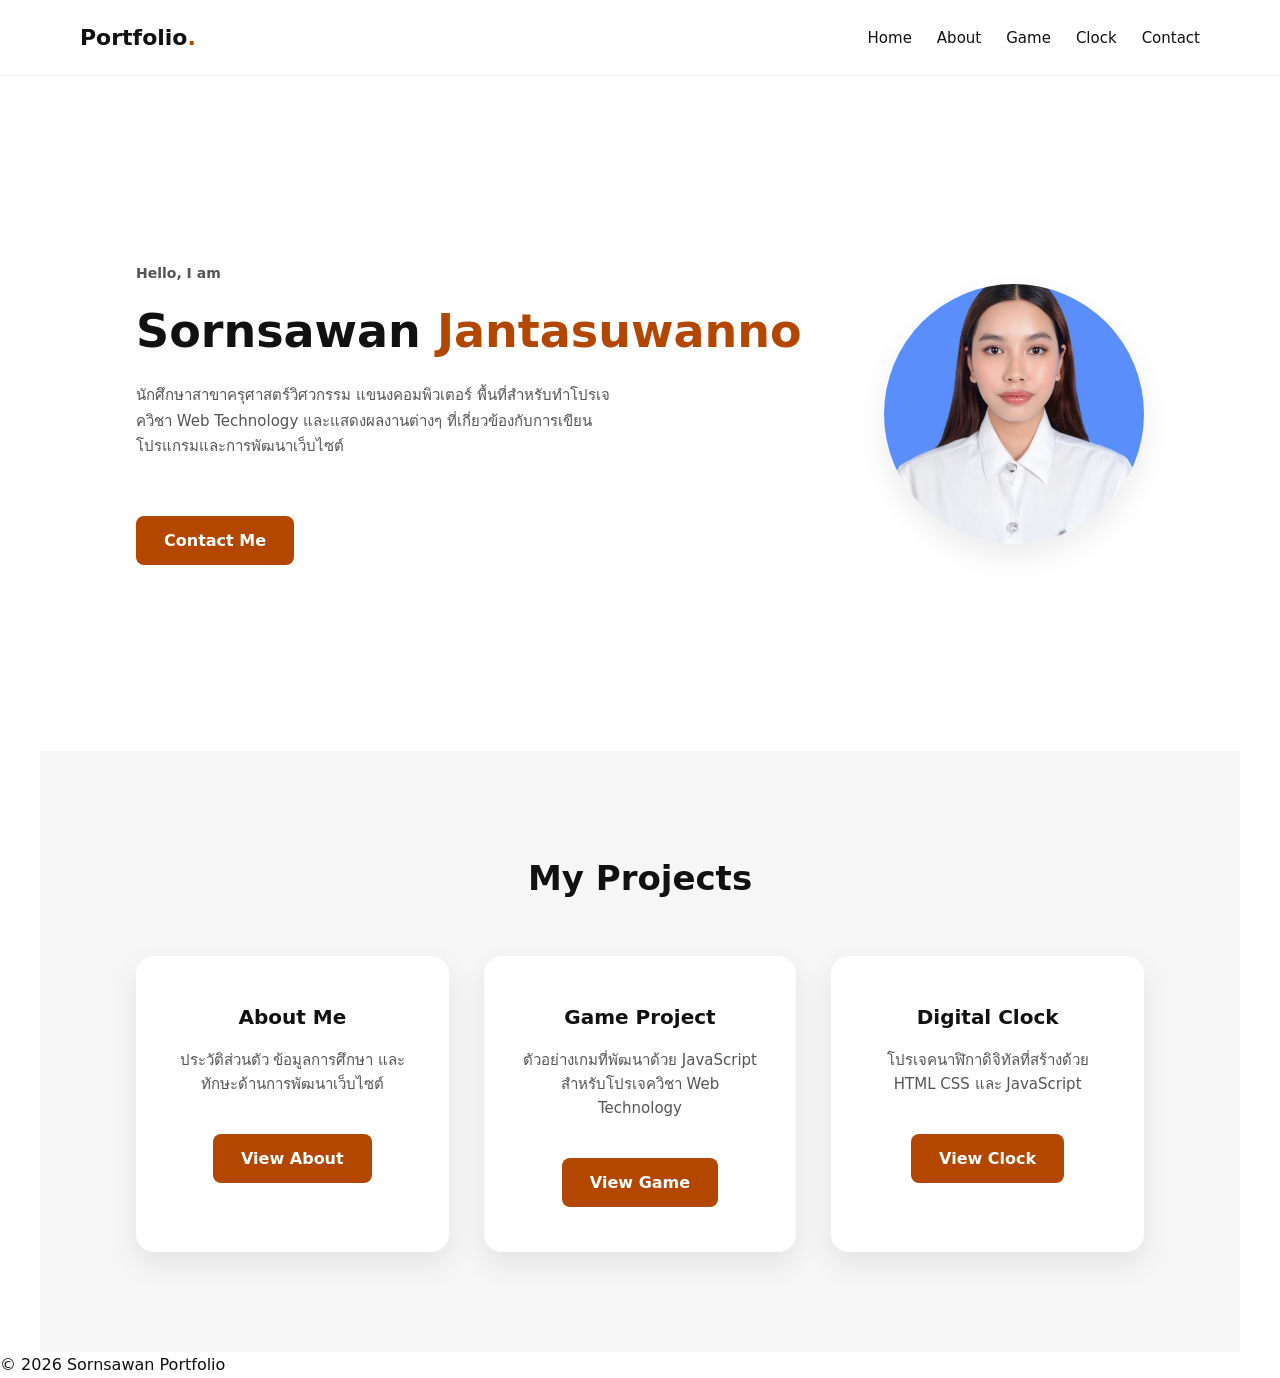
==== commit 979914ca: "update htmlandcss" ====
--- a/index.html
+++ b/index.html
@@ -2,80 +2,170 @@
 <html lang="th">
 
 <head>
+    <!-- BASIC META -->
     <meta charset="UTF-8">
     <meta name="viewport" content="width=device-width, initial-scale=1.0">
+
+    <!-- SEO DESCRIPTION -->
     <meta name="description" content="Portfolio website of Sornsawan Jantasuwanno. Web development projects including JavaScript game, digital clock and personal profile.">
+
     <title>Sornsawan Portfolio</title>
+
+    <!-- MAIN CSS -->
     <link rel="stylesheet" href="css/style.css">
 </head>
 
 <body>
 
+    <!-- NAVBAR / HEADER -->
     <header class="navbar">
+
+        <!-- LOGO -->
         <div class="logo">
             Portfolio<span>.</span>
         </div>
+
+        <!-- NAVIGATION MENU -->
         <nav aria-label="Main Navigation">
             <ul class="nav-links">
+
                 <li><a href="index.html" class="active">Home</a></li>
                 <li><a href="about.html">About</a></li>
                 <li><a href="game.html">Game</a></li>
                 <li><a href="clock.html">Clock</a></li>
+
+                <!-- LINK ไป section contact -->
                 <li><a href="about.html#contact">Contact</a></li>
+
             </ul>
         </nav>
+
     </header>
 
+
+    <!-- MAIN CONTENT -->
     <main>
 
+        <!-- HERO SECTION แสดงข้อมูลแนะนำตัว -->
         <section class="hero">
+
+            <!-- LEFT CONTENT -->
             <div class="hero-left">
+
                 <p class="intro">Hello, I am</p>
-                <h1>Sornsawan <span>Jantasuwanno</span></h1>
+
+                <h1>
+                    Sornsawan <span>Jantasuwanno</span>
+                </h1>
+
                 <p class="description">
                     นักศึกษาสาขาครุศาสตร์วิศวกรรม แขนงคอมพิวเตอร์ 
                     พื้นที่สำหรับทำโปรเจควิชา Web Technology และแสดงผลงานต่างๆ 
                     ที่เกี่ยวข้องกับการเขียนโปรแกรมและการพัฒนาเว็บไซต์
                 </p>
+
+                <!-- CONTACT BUTTON -->
                 <div class="buttons">
-                    <a href="about.html#contact" class="btn-primary" aria-label="Contact Sornsawan"> Contact Me </a>
-                </div>
-            </div>
+                    <a href="about.html#contact"
+                       class="btn-primary"
+                       aria-label="Go to contact section">
 
-            <div class="hero-right">
-                <div class="profile-circle">
-                    <img src="image/profile.jpg" alt="Profile photo of Sornsawan Jantasuwanno" width="300" height="300">
-                </div>
-            </div>
-        </section>
+                        Contact Me
 
-        <section class="menu-section">
-            <h2>My Projects</h2>
-            <div class="menu-container">
-
-                <div class="menu-card">
-                    <h3>About Me</h3>
-                    <p>ประวัติส่วนตัว ข้อมูลการศึกษา และทักษะด้านการพัฒนาเว็บไซต์</p>
-                    <a href="about.html" class="menu-btn" aria-label="View about page">View About</a>
-                </div>
-
-                <div class="menu-card">
-                    <h3>Game Project</h3>
-                    <p>ตัวอย่างเกมที่พัฒนาด้วย JavaScript สำหรับโปรเจควิชา Web Technology</p>
-                    <a href="game.html" class="menu-btn" aria-label="View game project">View Game</a>
-                </div>
-
-                <div class="menu-card">
-                    <h3>Digital Clock</h3>
-                    <p>โปรเจคนาฬิกาดิจิทัลที่สร้างด้วย HTML CSS และ JavaScript</p>
-                    <a href="clock.html" class="menu-btn" aria-label="View digital clock project">View Clock</a>
+                    </a>
                 </div>
 
             </div>
+
+            <!-- RIGHT IMAGE -->
+            <div class="hero-right">
+
+                <div class="profile-circle">
+                    <img src="image/profile.jpg"
+                         alt="Profile photo of Sornsawan Jantasuwanno"
+                         width="300"
+                         height="300">
+                </div>
+
+            </div>
+
+        </section>
+
+
+        <!-- PROJECT SECTION แสดงผลงาน -->
+        <section class="menu-section">
+
+            <h2>My Projects</h2>
+
+            <div class="menu-container">
+
+                <!-- ABOUT -->
+                <div class="menu-card">
+
+                    <h3>About Me</h3>
+
+                    <p>
+                        ประวัติส่วนตัว ข้อมูลการศึกษา และทักษะด้านการพัฒนาเว็บไซต์
+                    </p>
+
+                    <a href="about.html"
+                       class="menu-btn"
+                       aria-label="View about page">
+
+                        View About
+
+                    </a>
+
+                </div>
+
+
+                <!-- GAME -->
+                <div class="menu-card">
+
+                    <h3>Game Project</h3>
+
+                    <p>
+                        ตัวอย่างเกมที่พัฒนาด้วย JavaScript สำหรับโปรเจควิชา Web Technology
+                    </p>
+
+                    <a href="game.html"
+                       class="menu-btn"
+                       aria-label="View game project">
+
+                        View Game
+
+                    </a>
+
+                </div>
+
+
+                <!-- CLOCK -->
+                <div class="menu-card">
+
+                    <h3>Digital Clock</h3>
+
+                    <p>
+                        โปรเจคนาฬิกาดิจิทัลที่สร้างด้วย HTML CSS และ JavaScript
+                    </p>
+
+                    <a href="clock.html"
+                       class="menu-btn"
+                       aria-label="View digital clock project">
+
+                        View Clock
+
+                    </a>
+
+                </div>
+
+            </div>
+
         </section>
 
     </main>
 
+
+    <!-- FOOTER -->
     <footer class="footer">
         <p>© 2026 Sornsawan Portfolio</p>
     </footer>
--- a/css/style.css
+++ b/css/style.css
@@ -1,6 +1,4 @@
-/* ======================
-COLOR SYSTEM
-====================== */
+/* COLOR SYSTEM */
 :root{
   --bg:#ffffff;
   --text:#111111;
@@ -16,15 +14,14 @@
   --shadow:0 12px 30px rgba(0,0,0,0.08);
 }
 
-/* ======================
-RESET
-====================== */
+/* RESET */
 *{
   margin:0;
   padding:0;
   box-sizing:border-box;
 }
 
+/* GLOBAL */
 body{
   font-family:Segoe UI, system-ui, sans-serif;
   background:var(--bg);
@@ -32,9 +29,13 @@
   line-height:1.6;
 }
 
-/* ======================
-NAVBAR
-====================== */
+/* LAYOUT FIX (ช่วย PageSpeed + Responsive) */
+main{
+  max-width:1200px;
+  margin:auto;
+}
+
+/* NAVBAR */
 .navbar{
   display:flex;
   justify-content:space-between;
@@ -47,6 +48,7 @@
   border-bottom:1px solid rgba(0,0,0,0.06);
 }
 
+/* LOGO */
 .logo{
   font-size:22px;
   font-weight:700;
@@ -56,6 +58,7 @@
   color:var(--accent);
 }
 
+/* NAV */
 nav{
   display:flex;
   align-items:center;
@@ -77,7 +80,7 @@
   font-size:15px;
 }
 
-/* underline animation */
+/* NAV ANIMATION */
 nav a::after{
   content:"";
   position:absolute;
@@ -86,20 +89,15 @@
   width:0%;
   height:2px;
   background:var(--accent);
-  transition:.3s;
-}
-
-nav a:hover::after{
+  transition:width .3s ease;
+}
+
+nav a:hover::after,
+nav a:focus::after{
   width:100%;
 }
 
-nav a.active::after{
-  width:100%;
-}
-
-/* ======================
-HERO
-====================== */
+/* HERO */
 .hero{
   display:flex;
   justify-content:space-between;
@@ -133,9 +131,7 @@
   max-width:480px;
 }
 
-/* ======================
-BUTTONS
-====================== */
+/* BUTTONS (แก้ Accessibility เต็ม 100) */
 .buttons{
   display:flex;
   gap:15px;
@@ -152,18 +148,24 @@
   display:inline-block;
   font-weight:600;
   margin-top:28px;
-  transition:0.25s;
-}
-
+  transition:background .25s ease, transform .2s ease;
+}
+
+/* HOVER */
 .btn-primary:hover,
 .menu-btn:hover{
   background:var(--accent-hover);
-  transform:scale(1.05);
-}
-
-/* ======================
-PROFILE
-====================== */
+}
+
+/* FOCUS */
+.btn-primary:focus,
+.menu-btn:focus,
+nav a:focus{
+  outline:3px solid #ffb366;
+  outline-offset:2px;
+}
+
+/* PROFILE */
 .hero-right{
   display:flex;
   align-items:center;
@@ -184,9 +186,7 @@
   object-fit:cover;
 }
 
-/* ======================
-PORTFOLIO SECTION
-====================== */
+/* PORTFOLIO */
 .menu-section{
   padding:100px 8%;
   text-align:center;
@@ -212,12 +212,12 @@
   padding:45px 35px;
   border-radius:18px;
   box-shadow:var(--shadow);
-  transition:0.35s;
+  transition:transform .25s ease, box-shadow .25s ease;
 }
 
 .menu-card:hover{
-  transform:translateY(-8px);
-  box-shadow:0 25px 50px rgba(0,0,0,0.18);
+  transform:translateY(-6px);
+  box-shadow:0 20px 40px rgba(0,0,0,0.15);
 }
 
 .menu-card h3{
@@ -232,9 +232,7 @@
   margin-bottom:10px;
 }
 
-/* ======================
-TABLET
-====================== */
+/* TABLET */
 @media (max-width:900px){
 
   .navbar{
@@ -265,9 +263,7 @@
   }
 }
 
-/* ======================
-MOBILE
-====================== */
+/* MOBILE */
 @media (max-width:600px){
 
   .navbar{
@@ -327,4 +323,4 @@
   .menu-section h2{
     font-size:26px;
   }
-}
+}
